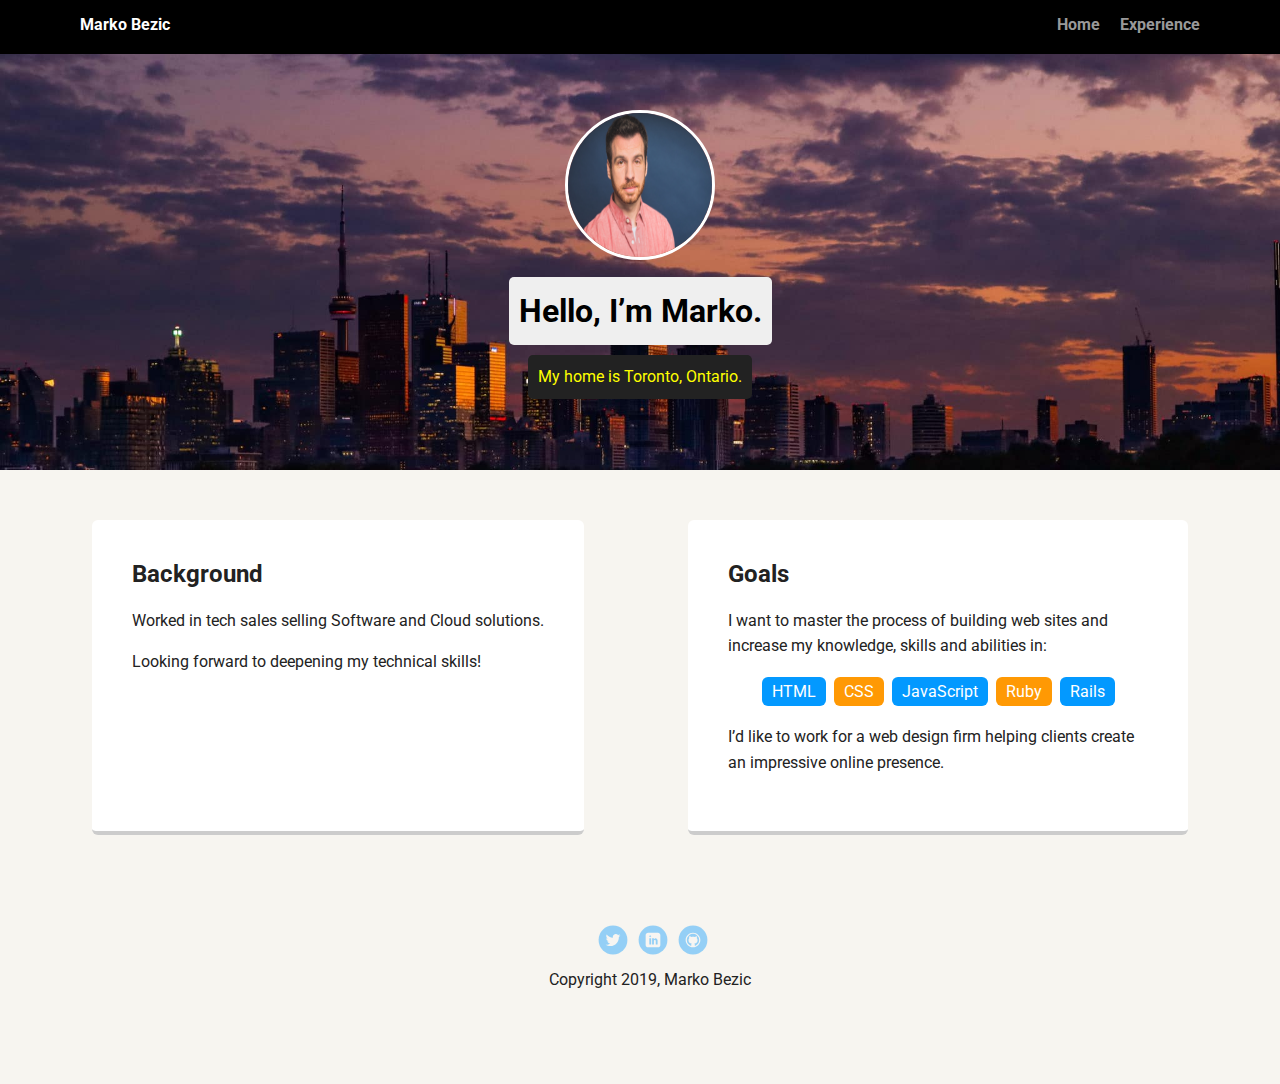
==== portfolio_update_v1/index.html @ 441fbedc "Changed file location" ====
<!doctype html>
<html lang="en">
<head>
  <meta charset="utf-8">
  <title>Marko Bezic's Profile</title>
  <meta name="viewport" content="width=device-width, initial-scale=1.0">
  <link rel="stylesheet" href="styles.css">
  <link href="https://fonts.googleapis.com/css?family=Muli%7CRoboto:400,300,500,700,900" rel="stylesheet"></head>
  <body>

    <div class="main-nav">
        <ul class="nav">
          <li class="name">Marko Bezic</li>
          <li><a href="#">Home</a></li>
          <li><a href="#">Experience</a></li>
        </ul>
    </div>

    <header>
      <img src="images/Me.jpg" alt="Pic of Marko Bezic" class="profile-image">
      <h1 class="tag name">Hello, I’m Marko.</h1>
      <p class="tag location">My home is Toronto, Ontario.</p>
    </header>

    <main class="flex">
      <div class="card">
        <h2>Background</h2>
        <p>Worked in tech sales selling Software and Cloud solutions.</p>
        <p>Looking forward to deepening my technical skills!</p>
      </div> 

      <div class="card">
        <h2>Goals</h2>
        <p>I want to master the process of building web sites and increase my knowledge, skills and abilities in:</p>
        <ul class="skills">
          <li>HTML</li>
          <li>CSS</li>
          <li>JavaScript</li>
          <li>Ruby</li>
          <li>Rails</li>
        </ul>
        <p>I’d like to work for a web design firm helping clients create an impressive online presence.</p>
      </div> 

    </main>
    <footer>
      <ul>
        <li><a href="https://twitter.com/marko_bezic" class="social twitter">Twitter</a></li>
        <li><a href="https://www.linkedin.com/in/markobezic/" class="social linkedin">LinkedIn</a></li>
        <li><a href="https://github.com/markobezic" class="social github">Github</a></li>
      </ul>
      <p class="copyright">Copyright 2019, Marko Bezic</p>
    </footer>
  </body>
  </html>
---- portfolio_update_v1/styles.css ----
/* Global Layout Set-up */
* { 
  box-sizing: border-box;
}
  
body {
  margin: 0;
  padding: 0;
  text-align: center;
  font-family: 'Roboto', sans-serif;
  color: #222;
  background: #f7f5f0;
}
/* Link Styles */

a {
  text-decoration: none;
  color: #999;
}
a:hover {
  color: #6633ff;
}

/* Section Styles */

.main-nav {
  width: 100%;
  background: black;
  min-height: 30px;
  padding: 10px;
  position: fixed;
  text-align: center;
}
.nav {
  display: flex;
  justify-content: space-around;
  font-weight: 700;
  list-style-type: none;
  margin: 0 auto;
  padding: 0;
}

.nav .name {
    display: block;
    margin-right: auto;
    color: white;
}
.nav li {
  padding: 5px 10px 10px 10px;
}
.nav a {
  transition: all .5s;
}
.nav a:hover {
  color: white
}

header {
  text-align: center;
  background: url('images/TorontoMyPic.jpg') no-repeat top center ;
  background-size: cover;
  overflow: hidden;
  padding-top: 60px;
}
header {
  line-height: 1.5;
}
header .profile-image {
  margin-top: 50px;
  width: 150px;
  height: 150px;
  border-radius: 50%;
  border: 3px solid white;
  transition: all .5s;
}
header .profile-image:hover {
  transform: scale(1.2) rotate(5deg);
}
.tag {
  background-color: #efefef;
  color: black;
  padding: 10px;
  border-radius: 5px;
  display: table;
  margin: 10px auto;
} 
.location {
  background-color: #222;
  color: yellow;
}
.card {
  margin: 30px;
  padding: 20px 40px 40px;
  max-width: 500px;
  text-align: left;
  background: #fff;
  border-bottom: 4px solid #ccc;
  border-radius: 6px;
  transition: all .5s;
}
.card:hover {
  border-color: #ff99ff;
}

ul.skills {
  padding: 0;
  text-align: center;
}

.skills li {
  border-radius: 6px;
  display: inline-block;
  background: #ff9904;
  color: white;
  padding: 5px 10px;
  margin: 2px;
}

.skills li:nth-child(odd) {
  background: #0399ff;
}

footer {
  width: 100%;
  min-height: 30px;
  padding: 20px 0 40px 20px;
}

footer .copyright {
  top: -8px;
  font-size: .75em;
}

footer ul {
  list-style-type: none;
  margin: 0;
  padding: 0;
}

footer ul li {
  display: inline-block;
}

a.social {
  display: inline-block;
  text-indent: -9999px;
  margin-left: 5px;
  width: 30px;
  height: 30px;
  background-size: 30px 30px;
  opacity: .4;
  transition: all .5s;
}
a.twitter {
  background-image: url(images/twitter.svg);
}
a.linkedin {
  background-image: url(images/linkedin.svg);
}
a.github {
  background-image: url(images/github.svg);
}
a.social:hover {
  opacity: 1;
}
.clearfix {
  clear: both;
}

/* Styles for larger screens */
@media screen and (min-width: 720px) {
  
  .flex {
      display: -ms-flexbox;      /* TWEENER - IE 10 */
      display: flex; 
      max-width: 1200px;
      -ms-flex-pack: distribute;
      justify-content: space-around;
      margin: 0 auto;
  }

  header {
    min-height: 470px;
  }

  .nav {
    max-width: 1200px;
    padding: 0 30px;
  }


  main {
    padding-top: 20px;
  }

  main p {
    line-height: 1.6em;
  }

  footer {
    font-size: 1.3em;
    max-width: 1200px;
    margin: 40px auto;
  }

}
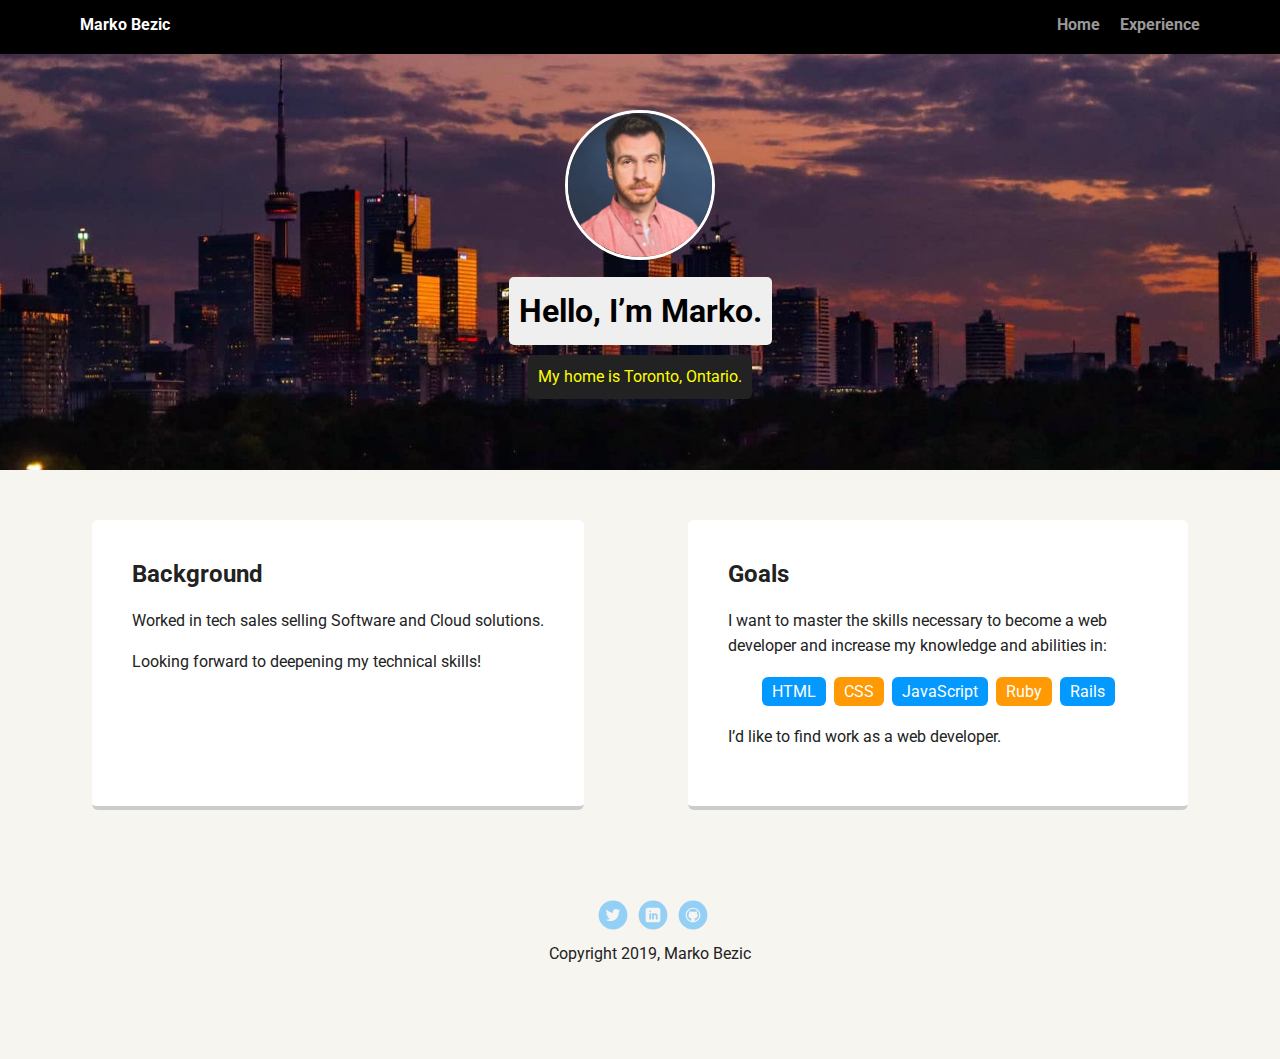
==== commit 5c9be13e: "Completed Project 1" ====
--- a/portfolio_update_v1/index.html
+++ b/portfolio_update_v1/index.html
@@ -11,8 +11,8 @@
     <div class="main-nav">
         <ul class="nav">
           <li class="name">Marko Bezic</li>
-          <li><a href="#">Home</a></li>
-          <li><a href="#">Experience</a></li>
+          <li><a href="index.html">Home</a></li>
+          <li><a href="index.html">Experience</a></li>
         </ul>
     </div>
 
@@ -31,7 +31,7 @@
 
       <div class="card">
         <h2>Goals</h2>
-        <p>I want to master the process of building web sites and increase my knowledge, skills and abilities in:</p>
+        <p>I want to master the skills necessary to become a web developer and increase my knowledge and abilities in:</p>
         <ul class="skills">
           <li>HTML</li>
           <li>CSS</li>
@@ -39,7 +39,7 @@
           <li>Ruby</li>
           <li>Rails</li>
         </ul>
-        <p>I’d like to work for a web design firm helping clients create an impressive online presence.</p>
+        <p>I’d like to find work as a web developer.</p>
       </div> 
 
     </main>
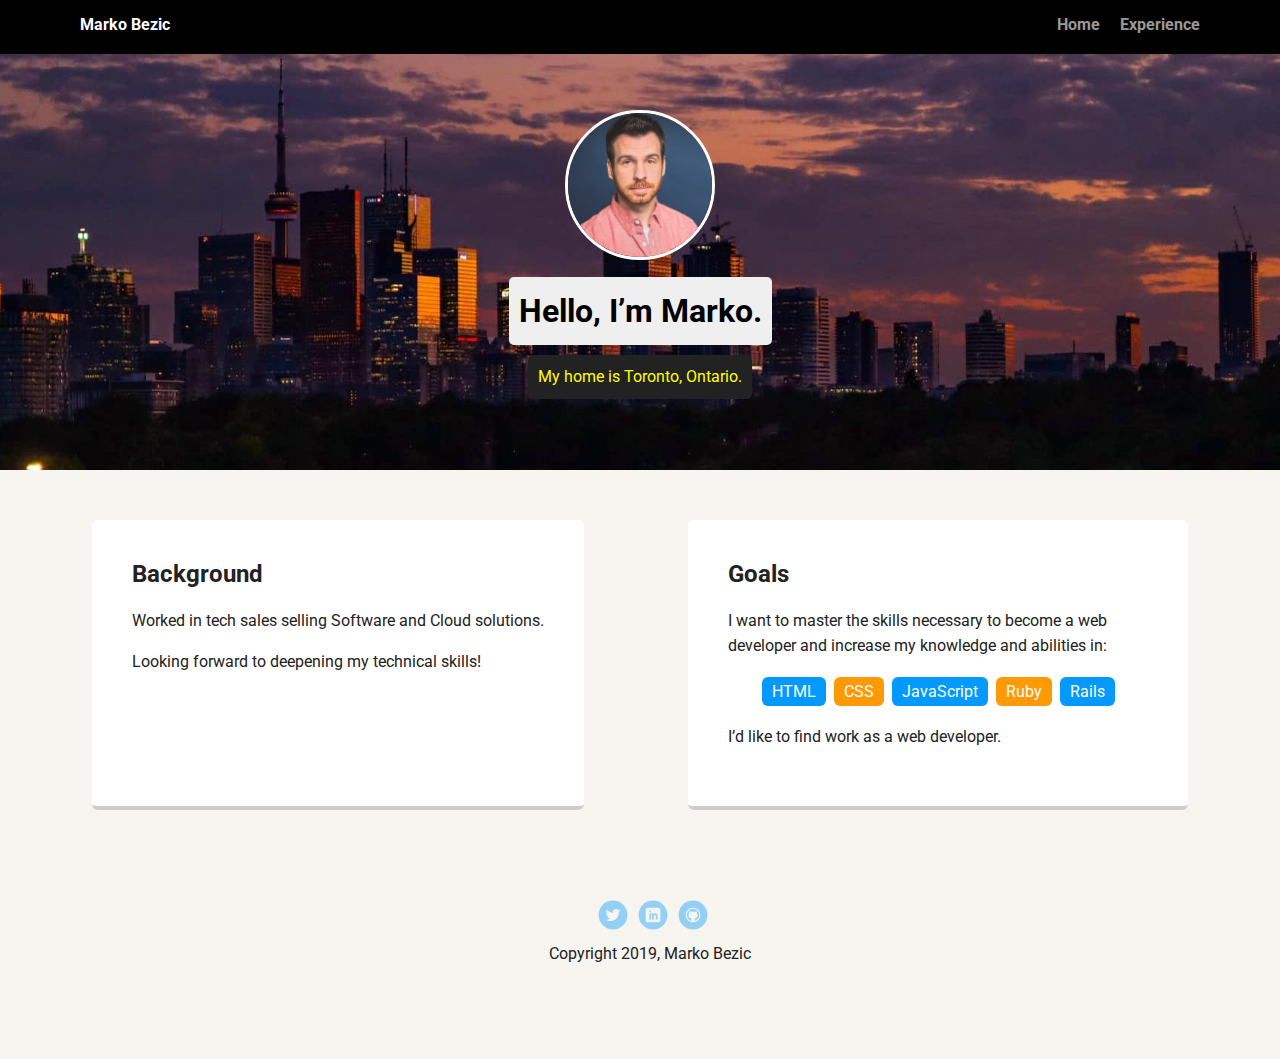
==== commit b82dba42: "added new page" ====
--- a/portfolio_update_v1/index.html
+++ b/portfolio_update_v1/index.html
@@ -12,7 +12,7 @@
         <ul class="nav">
           <li class="name">Marko Bezic</li>
           <li><a href="index.html">Home</a></li>
-          <li><a href="index.html">Experience</a></li>
+          <li><a href="experience.html">Experience</a></li>
         </ul>
     </div>
 
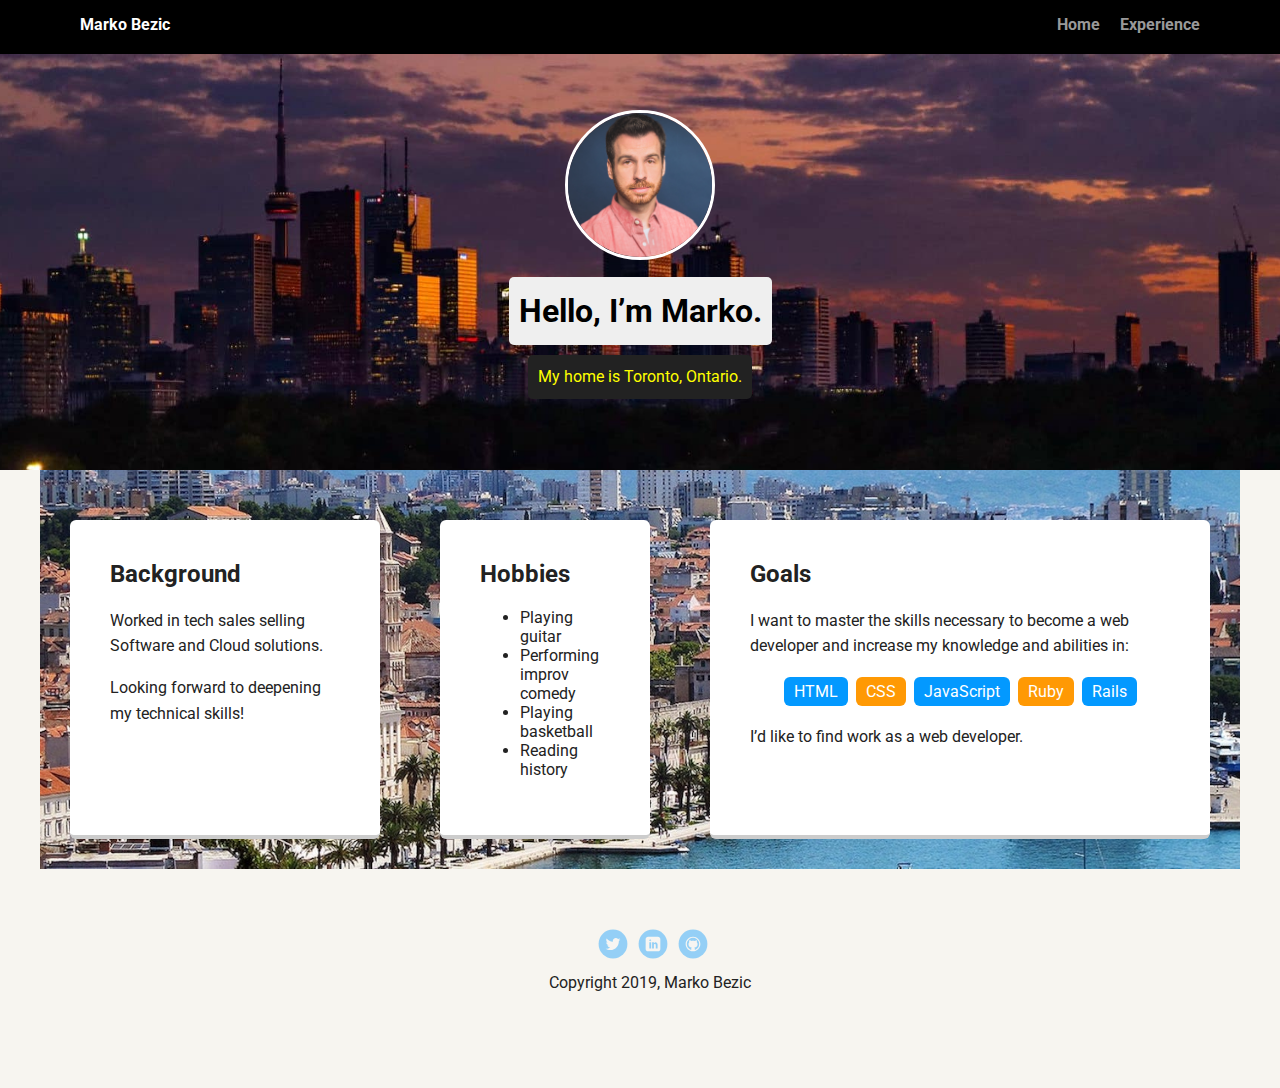
==== commit 4b6643c5: "updated experience.html" ====
--- a/portfolio_update_v1/index.html
+++ b/portfolio_update_v1/index.html
@@ -30,6 +30,17 @@
       </div> 
 
       <div class="card">
+        <h2>Hobbies</h2>
+        <ul>
+          <li>Playing guitar</li>
+          <li>Performing improv comedy</li>
+          <li>Playing basketball</li>
+          <li>Reading history </li>
+        </ul>
+        
+      </div> 
+
+      <div class="card">
         <h2>Goals</h2>
         <p>I want to master the skills necessary to become a web developer and increase my knowledge and abilities in:</p>
         <ul class="skills">
--- a/portfolio_update_v1/styles.css
+++ b/portfolio_update_v1/styles.css
@@ -74,7 +74,7 @@
   transition: all .5s;
 }
 header .profile-image:hover {
-  transform: scale(1.2) rotate(5deg);
+  transform: scale(1.8) rotate(360deg);
 }
 .tag {
   background-color: #efefef;
@@ -119,7 +119,13 @@
 .skills li:nth-child(odd) {
   background: #0399ff;
 }
-
+main {
+  text-align: center;
+  background: url('images/SplitCro.jpg') no-repeat bottom center ;
+  background-size: cover;
+  overflow: hidden;
+  padding-top: 10px;
+}
 footer {
   width: 100%;
   min-height: 30px;
